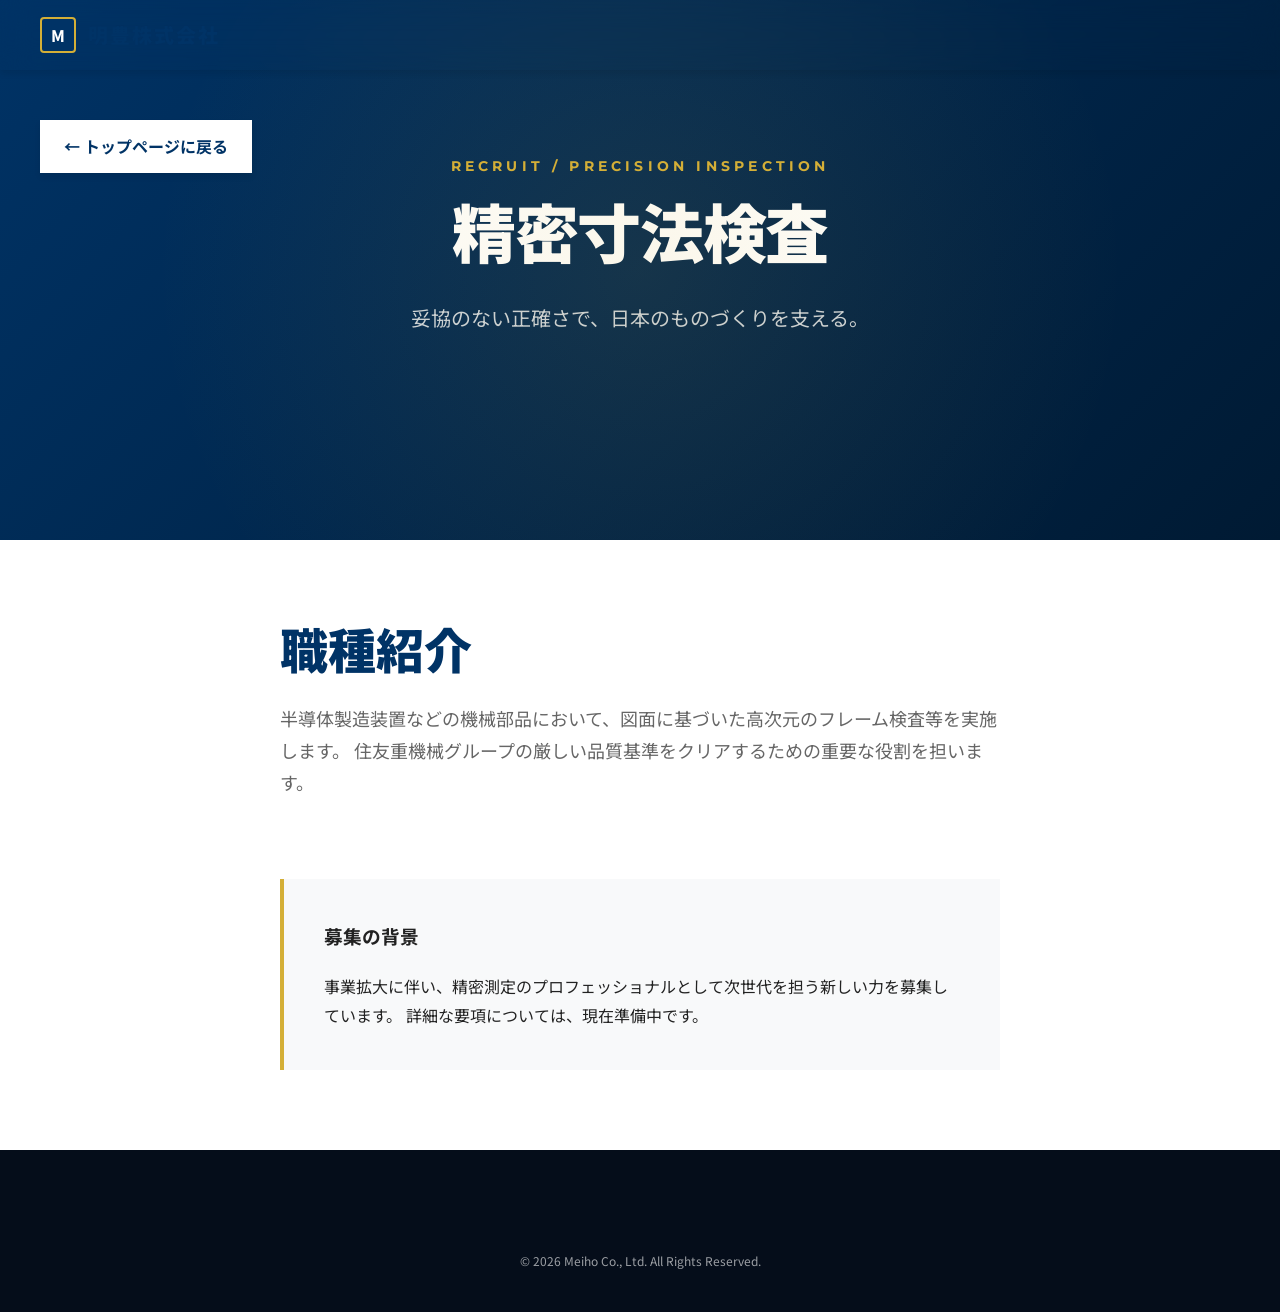
==== inspection.html @ 5a30e949 "Add job-specific recruitment pages and update navigation" ====
<!DOCTYPE html>
<html lang="ja">
<head>
  <meta charset="UTF-8">
  <meta name="viewport" content="width=device-width, initial-scale=1.0">
  <title>精密寸法検査 採用情報 | 明豊株式会社</title>
  <link rel="stylesheet" href="style.css">
  <link rel="preconnect" href="https://fonts.googleapis.com">
  <link href="https://fonts.googleapis.com/css2?family=Noto+Sans+JP:wght@400;500;700;900&family=Montserrat:wght@400;700;800;900&display=swap" rel="stylesheet">
  <style>
    .recruit-detail-hero {
      height: 60vh;
      display: flex;
      align-items: center;
      justify-content: center;
      background: linear-gradient(135deg, #003366 0%, #001a33 100%);
      position: relative;
      overflow: hidden;
      color: var(--color-white);
      text-align: center;
    }
    .recruit-detail-hero::before {
      content: '';
      position: absolute;
      inset: 0;
      background: radial-gradient(circle at center, rgba(212, 175, 55, 0.1) 0%, transparent 70%);
      pointer-events: none;
    }
    .recruit-detail-content {
      max-width: 800px;
      margin: 80px auto;
      padding: 0 40px;
    }
    .back-nav {
      position: fixed;
      top: 120px;
      left: 40px;
      z-index: 100;
    }
    .btn-back {
      display: inline-flex;
      align-items: center;
      gap: 10px;
      font-weight: 700;
      color: var(--color-primary);
      background: var(--color-white);
      padding: 12px 24px;
      box-shadow: var(--shadow-md);
      transition: var(--transition);
    }
    .btn-back:hover {
      background: var(--color-accent);
      color: var(--color-white);
      transform: translateX(-5px);
    }
    @media (max-width: 768px) {
      .back-nav {
        position: static;
        margin: 20px 40px 0;
      }
    }
  </style>
</head>
<body>

  <header class="header is-scrolled">
    <div class="header__inner">
      <a href="index.html" class="header__logo">
        <div class="logo-icon">M</div>
        <span class="header__logo-text">明豊株式会社</span>
      </a>
    </div>
  </header>

  <div class="back-nav">
    <a href="index.html#recruit" class="btn-back">← トップページに戻る</a>
  </div>

  <section class="recruit-detail-hero">
    <div class="hero-text">
      <span class="section-label" style="color: var(--color-accent);">Recruit / Precision Inspection</span>
      <h1 class="hero__title" style="font-size: clamp(2rem, 6vw, 4rem);">精密寸法検査</h1>
      <p class="hero__lead">妥協のない正確さで、日本のものづくりを支える。</p>
    </div>
  </section>

  <main class="recruit-detail-content">
    <div class="section-title-wrap">
      <h2 class="section-title">職種紹介</h2>
      <p style="margin-top: 24px; font-size: 1.125rem; color: var(--color-text-muted);">
        半導体製造装置などの機械部品において、図面に基づいた高次元のフレーム検査等を実施します。
        住友重機械グループの厳しい品質基準をクリアするための重要な役割を担います。
      </p>
    </div>
    
    <div style="margin-top: 60px; padding: 40px; background: var(--color-bg-light); border-left: 4px solid var(--color-accent);">
      <h3 style="margin-bottom: 20px;">募集の背景</h3>
      <p>
        事業拡大に伴い、精密測定のプロフェッショナルとして次世代を担う新しい力を募集しています。
        詳細な要項については、現在準備中です。
      </p>
    </div>
  </main>

  <footer class="footer">
    <div class="footer__inner">
      <div class="footer-copyright">
        &copy; 2026 Meiho Co., Ltd. All Rights Reserved.
      </div>
    </div>
  </footer>

</body>
</html>
---- style.css ----
/* ==========================================
   明豊株式会社 コーポレートサイト - プレミアム・スタイルシート
   ========================================== */

/* ---------- デザインシステム ---------- */
:root {
  /* Colors - SMM Inspired */
  --color-primary:   #003366;   /* ディープブルー（信頼・誠実） */
  --color-primary-light: #004d99;
  --color-accent:    #d4af37;   /* プレミアムゴールド（品質・価値） */
  --color-accent-hover: #b8962d;
  --color-text:      #222222;
  --color-text-muted: #666666;
  --color-white:     #ffffff;
  --color-bg-light:  #f8f9fa;
  --color-bg-dark:   #0a192f;
  --color-border:    #e5e7eb;

  /* Typography */
  --font-jp: 'Noto Sans JP', -apple-system, BlinkMacSystemFont, "Segoe UI", Roboto, "Helvetica Neue", Arial, sans-serif;
  --font-en: 'Montserrat', sans-serif;

  /* Spacing */
  --space-unit: 1rem;
  --container-max: 1280px;

  /* Shadows & Effects */
  --shadow-sm: 0 1px 3px rgba(0,0,0,0.12);
  --shadow-md: 0 4px 6px rgba(0,0,0,0.08);
  --shadow-lg: 0 10px 30px rgba(0,0,0,0.1);
  --transition: all 0.4s cubic-bezier(0.165, 0.84, 0.44, 1);
  --glass: blur(10px) rgba(255, 255, 255, 0.8);
}

/* ---------- 共通・ベース ---------- */
*, *::before, *::after {
  box-sizing: border-box;
  margin: 0;
  padding: 0;
}

html {
  scroll-behavior: smooth;
  font-size: 16px;
}

body {
  font-family: var(--font-jp);
  color: var(--color-text);
  background: var(--color-white);
  line-height: 1.8;
  -webkit-font-smoothing: antialiased;
  overflow-x: hidden;
}

img { max-width: 100%; height: auto; display: block; }
a { color: inherit; text-decoration: none; transition: var(--transition); }
ul, ol { list-style: none; }
button { font-family: inherit; cursor: pointer; border: none; background: none; outline: none; }

/* ---------- アニメーション ---------- */
[data-animate] {
  opacity: 0;
  transform: translateY(30px);
  transition: opacity 0.8s ease, transform 0.8s ease;
}

[data-animate].is-visible {
  opacity: 1;
  transform: translateY(0);
}

@keyframes heroZoom {
  from { transform: scale(1.1); }
  to { transform: scale(1); }
}

/* ---------- HEADER ---------- */
.header {
  position: fixed;
  top: 0;
  left: 0;
  width: 100%;
  z-index: 1000;
  height: 90px;
  display: flex;
  align-items: center;
  transition: var(--transition);
  padding: 0 40px;
}

.header.is-scrolled {
  height: 70px;
  background: var(--glass);
  box-shadow: var(--shadow-md);
  backdrop-filter: blur(15px);
}

.header__inner {
  display: flex;
  align-items: center;
  justify-content: space-between;
  width: 100%;
  max-width: var(--container-max);
  margin: 0 auto;
}

/* Logo Logic */
.header__logo {
  display: flex;
  align-items: center;
  gap: 12px;
}

.logo-icon {
  width: 36px;
  height: 36px;
  background: var(--color-primary);
  display: flex;
  align-items: center;
  justify-content: center;
  color: var(--color-white);
  font-weight: 800;
  border-radius: 4px;
  border: 2px solid var(--color-accent);
}

.header__logo-text {
  font-size: 1.25rem;
  font-weight: 900;
  letter-spacing: 0.1em;
  color: var(--color-primary);
}

.header.is-transparent .header__logo-text {
  color: var(--color-white);
}

.header.is-scrolled .header__logo-text {
  color: var(--color-primary);
}

/* Navigation */
.header__nav {
  display: flex;
  align-items: center;
}

.header__nav-list {
  display: flex;
  gap: 32px;
}

.header__nav-list a {
  font-size: 0.875rem;
  font-weight: 700;
  text-transform: uppercase;
  letter-spacing: 0.1em;
  color: var(--color-text);
  position: relative;
  padding: 4px 0;
}

.header.is-transparent:not(.is-scrolled) .header__nav-list a {
  color: var(--color-white);
}

.header__nav-list a::after {
  content: '';
  position: absolute;
  bottom: 0;
  left: 0;
  width: 0;
  height: 2px;
  background: var(--color-accent);
  transition: var(--transition);
}

.header__nav-list a:hover::after {
  width: 100%;
}

/* ---------- HERO ---------- */
.hero {
  position: relative;
  height: 100vh;
  display: flex;
  align-items: center;
  justify-content: center;
  background: var(--color-bg-dark);
  overflow: hidden;
}

.hero__bg {
  position: absolute;
  top: 0;
  left: 0;
  width: 100%;
  height: 100%;
  z-index: 1;
}

.hero__bg img {
  width: 100%;
  height: 100%;
  object-fit: cover;
  animation: heroZoom 10s ease-out forwards;
  filter: brightness(0.6);
}

.hero__overlay {
  position: absolute;
  inset: 0;
  background: linear-gradient(to bottom, rgba(10, 25, 47, 0.4) 0%, rgba(10, 25, 47, 0.8) 100%);
  z-index: 2;
}

.hero__content {
  position: relative;
  z-index: 3;
  text-align: center;
  color: var(--color-white);
  padding: 0 20px;
}

.hero__label {
  font-family: var(--font-en);
  font-size: 0.875rem;
  font-weight: 700;
  text-transform: uppercase;
  letter-spacing: 0.4em;
  color: var(--color-accent);
  margin-bottom: 24px;
  display: block;
}

.hero__title {
  font-size: clamp(2.5rem, 8vw, 5rem);
  font-weight: 900;
  line-height: 1.1;
  margin-bottom: 32px;
  letter-spacing: -0.02em;
}

.hero__lead {
  font-size: clamp(1rem, 2vw, 1.25rem);
  max-width: 700px;
  margin: 0 auto 48px;
  color: rgba(255,255,255,0.8);
  line-height: 2;
}

.btn {
  display: inline-flex;
  align-items: center;
  justify-content: center;
  padding: 18px 48px;
  font-size: 1rem;
  font-weight: 700;
  letter-spacing: 0.1em;
  border-radius: 0;
  transition: var(--transition);
  position: relative;
  overflow: hidden;
}

.btn--white {
  background: var(--color-white);
  color: var(--color-primary);
}

.btn--white:hover {
  background: var(--color-accent);
  color: var(--color-white);
  transform: translateY(-4px);
  box-shadow: var(--shadow-lg);
}

/* ---------- SECTIONS ---------- */
.section {
  padding: 160px 0;
}

.section__inner {
  max-width: var(--container-max);
  margin: 0 auto;
  padding: 0 40px;
}

.section-title-wrap {
  margin-bottom: 80px;
}

.section-label {
  font-family: var(--font-en);
  font-weight: 700;
  font-size: 0.875rem;
  letter-spacing: 0.3em;
  color: var(--color-accent);
  text-transform: uppercase;
  display: block;
  margin-bottom: 16px;
}

.section-title {
  font-size: clamp(2rem, 5vw, 3rem);
  font-weight: 900;
  color: var(--color-primary);
  line-height: 1.2;
}

/* ---------- BUSINESS / SERVICES ---------- */
.business-grid {
  display: grid;
  grid-template-columns: repeat(3, 1fr);
  gap: 40px;
}

.business-card {
  background: var(--color-bg-light);
  padding: 60px 40px;
  border-top: 4px solid var(--color-primary);
  transition: var(--transition);
}

.business-card:hover {
  background: var(--color-white);
  transform: translateY(-10px);
  box-shadow: var(--shadow-lg);
  border-top-color: var(--color-accent);
}

.business-card__num {
  font-family: var(--font-en);
  font-weight: 800;
  font-size: 3rem;
  color: rgba(0, 51, 102, 0.1);
  margin-bottom: 20px;
  display: block;
}

.business-card__title {
  font-size: 1.5rem;
  font-weight: 800;
  color: var(--color-primary);
  margin-bottom: 24px;
}

.business-card__text {
  font-size: 1rem;
  color: var(--color-text-muted);
}

/* ---------- INTERVIEW / RECRUIT ---------- */
.recruit {
  background: var(--color-bg-dark);
  color: var(--color-white);
}

.recruit .section-title {
  color: var(--color-white);
}

.recruit-grid {
  display: grid;
  grid-template-columns: 1fr 1fr;
  gap: 80px;
  align-items: center;
}

.recruit-content {
  padding-right: 40px;
}

.recruit-image img {
  width: 100%;
  height: 600px;
  object-fit: cover;
  box-shadow: var(--shadow-lg);
}

/* ---------- ACCESS ---------- */
.access {
  background: var(--color-bg-light);
}

.access-grid {
  display: grid;
  grid-template-columns: 1.5fr 1fr;
  gap: 60px;
  align-items: flex-start;
}

.access-map {
  box-shadow: var(--shadow-lg);
  line-height: 0;
  border: 4px solid var(--color-white);
}

.access-map iframe {
  filter: grayscale(0.2) contrast(1.1);
  transition: var(--transition);
}

.access-map:hover iframe {
  filter: grayscale(0) contrast(1);
}

.access-info__title {
  font-size: 1.75rem;
  font-weight: 800;
  color: var(--color-primary);
  margin-bottom: 24px;
}

.access-info__address {
  font-size: 1.125rem;
  color: var(--color-text);
  margin-bottom: 32px;
  line-height: 1.8;
}

.access-info__details {
  background: var(--color-white);
  padding: 32px;
  border-left: 4px solid var(--color-accent);
  font-size: 0.9375rem;
}

.access-info__details p {
  margin-bottom: 12px;
}

.access-info__details p:last-child {
  margin-bottom: 0;
}

.btn-text {
  font-weight: 700;
  color: var(--color-primary);
  border-bottom: 2px solid var(--color-accent);
  padding-bottom: 4px;
  transition: var(--transition);
}

.btn-text:hover {
  color: var(--color-accent);
  padding-right: 8px;
}

@media (max-width: 960px) {
  .access-grid {
    grid-template-columns: 1fr;
    gap: 40px;
  }
}

/* ---------- CONTACT ---------- */
.contact {
  background: var(--color-primary);
  color: var(--color-white);
  text-align: center;
}

.contact .section-title {
  color: var(--color-white);
  margin-bottom: 40px;
}

.contact-button {
  display: inline-block;
  border: 1px solid rgba(255,255,255,0.3);
  padding: 30px 60px;
  font-size: 1.5rem;
  font-weight: 800;
  transition: var(--transition);
}

.contact-button:hover {
  background: var(--color-white);
  color: var(--color-primary);
}

/* ---------- FOOTER ---------- */
.footer {
  background: #050d1a;
  color: rgba(255,255,255,0.6);
  padding: 100px 0 40px;
}

.footer__inner {
  max-width: var(--container-max);
  margin: 0 auto;
  padding: 0 40px;
}

.footer-top {
  display: flex;
  justify-content: space-between;
  margin-bottom: 80px;
  border-bottom: 1px solid rgba(255,255,255,0.1);
  padding-bottom: 60px;
}

.footer-logo {
  font-size: 1.5rem;
  font-weight: 900;
  color: var(--color-white);
}

.footer-links {
  display: grid;
  grid-template-columns: repeat(3, 1fr);
  gap: 60px;
}

.footer-links h4 {
  color: var(--color-white);
  margin-bottom: 24px;
}

.footer-links li {
  margin-bottom: 12px;
}

.footer-copyright {
  text-align: center;
  font-size: 0.75rem;
}

/* ---------- MOBILE ---------- */
/* ---------- MOBILE MENU TRIGGER ---------- */
.header__actions-wrap {
  display: flex;
  align-items: center;
  gap: 24px;
}

.menu-trigger {
  width: 48px;
  height: 48px;
  background: var(--color-primary);
  border: 1px solid var(--color-accent);
  display: flex;
  flex-direction: column;
  justify-content: center;
  align-items: center;
  gap: 6px;
  border-radius: 4px;
  transition: var(--transition);
}

.menu-trigger:hover {
  background: var(--color-primary-light);
  transform: scale(1.05);
}

.menu-trigger span {
  width: 24px;
  height: 2px;
  background: var(--color-white);
  display: block;
}

/* ---------- MENU OVERLAY ---------- */
.menu-overlay {
  position: fixed;
  inset: 0;
  z-index: 2000;
  background: rgba(10, 25, 47, 0.95);
  backdrop-filter: blur(20px);
  -webkit-backdrop-filter: blur(20px);
  display: flex;
  align-items: center;
  justify-content: center;
  opacity: 0;
  visibility: hidden;
  transition: opacity 0.5s ease, visibility 0.5s ease;
}

.menu-overlay.is-active {
  opacity: 1;
  visibility: visible;
}

.menu-overlay__close {
  position: absolute;
  top: 40px;
  right: 40px;
  color: var(--color-white);
  background: rgba(255,255,255,0.1);
  width: 60px;
  height: 60px;
  border-radius: 50%;
  display: flex;
  align-items: center;
  justify-content: center;
  transition: var(--transition);
}

.menu-overlay__close:hover {
  background: var(--color-accent);
  transform: rotate(90deg);
}

.menu-overlay__inner {
  width: 100%;
  max-width: 600px;
  padding: 40px;
}

.menu-overlay__list {
  display: flex;
  flex-direction: column;
  gap: 12px;
}

.menu-overlay__list li {
  border-bottom: 1px solid rgba(255,255,255,0.1);
}

.menu-overlay__list a {
  display: block;
  padding: 24px 0;
  color: var(--color-white);
  font-size: clamp(1.25rem, 4vw, 1.75rem);
  font-weight: 700;
  display: flex;
  align-items: center;
  justify-content: space-between;
  transition: var(--transition);
}

.menu-overlay__list a:hover {
  color: var(--color-accent);
  padding-left: 10px;
}

.menu-overlay__list .arrow {
  opacity: 0.5;
  transition: var(--transition);
}

.menu-overlay__list a:hover .arrow {
  opacity: 1;
  transform: translateX(10px);
}

/* Tags in Menu */
.tag-row {
  display: flex;
  gap: 8px;
  margin-bottom: 8px;
}

.tag {
  font-size: 0.625rem;
  background: var(--color-white);
  color: var(--color-primary);
  padding: 4px 10px;
  font-weight: 800;
  text-transform: uppercase;
  letter-spacing: 0.05em;
}

@media (max-width: 600px) {
  .menu-overlay__close {
    top: 20px;
    right: 20px;
    width: 48px;
    height: 48px;
  }
}
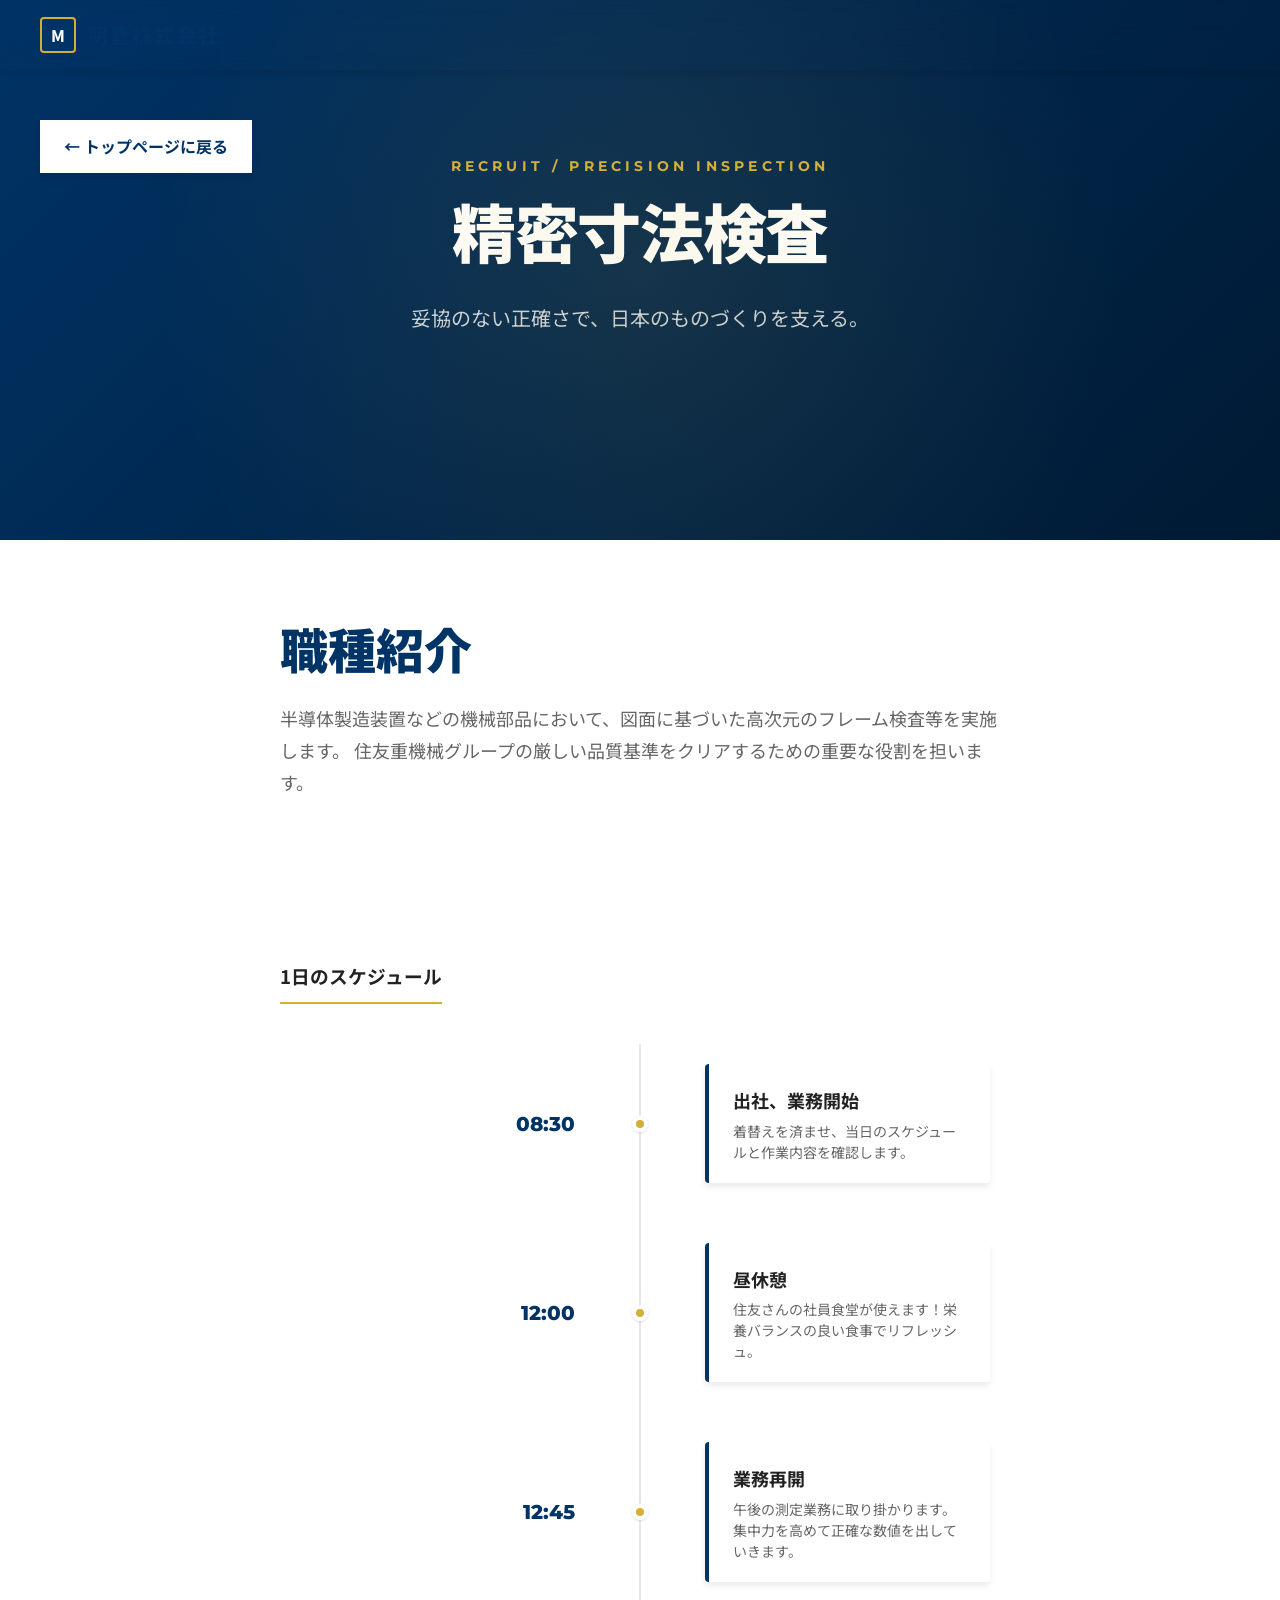
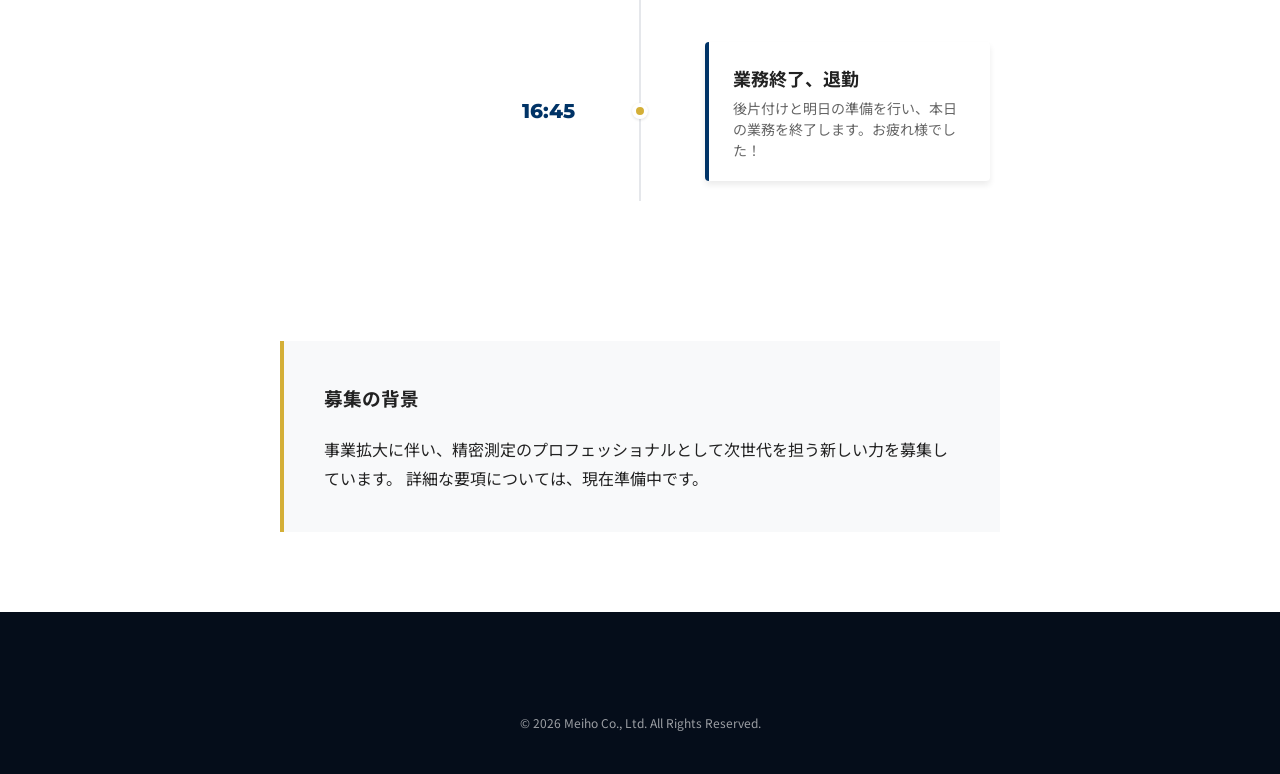
==== commit 7cee180f: "feat: スケジュールセクションの追加とレスポンシブ対応 業務開始時間を8:30に変更" ====
--- a/inspection.html
+++ b/inspection.html
@@ -92,7 +92,57 @@
         住友重機械グループの厳しい品質基準をクリアするための重要な役割を担います。
       </p>
     </div>
-    
+
+    <!-- 1日のスケジュール追加 -->
+    <div class="schedule-section">
+      <h3 style="margin-bottom: 40px; text-align: center; border-bottom: 2px solid var(--color-accent); display: inline-block; padding-bottom: 10px;">1日のスケジュール</h3>
+      <div class="schedule-list">
+        <!-- 08:30 -->
+        <div class="schedule-item">
+          <div class="schedule-dot"></div>
+          <div class="schedule-time">08:30</div>
+          <div class="schedule-content">
+            <div class="schedule-box">
+              <h4>出社、業務開始</h4>
+              <p>着替えを済ませ、当日のスケジュールと作業内容を確認します。</p>
+            </div>
+          </div>
+        </div>
+        <!-- 12:00 -->
+        <div class="schedule-item">
+          <div class="schedule-dot"></div>
+          <div class="schedule-time">12:00</div>
+          <div class="schedule-content">
+            <div class="schedule-box">
+              <h4>昼休憩</h4>
+              <p>住友さんの社員食堂が使えます！栄養バランスの良い食事でリフレッシュ。</p>
+            </div>
+          </div>
+        </div>
+        <!-- 12:45 -->
+        <div class="schedule-item">
+          <div class="schedule-dot"></div>
+          <div class="schedule-time">12:45</div>
+          <div class="schedule-content">
+            <div class="schedule-box">
+              <h4>業務再開</h4>
+              <p>午後の測定業務に取り掛かります。集中力を高めて正確な数値を出していきます。</p>
+            </div>
+          </div>
+        </div>
+        <!-- 16:45 -->
+        <div class="schedule-item">
+          <div class="schedule-dot"></div>
+          <div class="schedule-time">16:45</div>
+          <div class="schedule-content">
+            <div class="schedule-box">
+              <h4>業務終了、退勤</h4>
+              <p>後片付けと明日の準備を行い、本日の業務を終了します。お疲れ様でした！</p>
+            </div>
+          </div>
+        </div>
+      </div>
+    </div>
     <div style="margin-top: 60px; padding: 40px; background: var(--color-bg-light); border-left: 4px solid var(--color-accent);">
       <h3 style="margin-bottom: 20px;">募集の背景</h3>
       <p>
--- a/style.css
+++ b/style.css
@@ -528,146 +528,131 @@
   font-size: 0.75rem;
 }
 
-/* ---------- MOBILE ---------- */
-/* ---------- MOBILE MENU TRIGGER ---------- */
-.header__actions-wrap {
-  display: flex;
-  align-items: center;
-  gap: 24px;
-}
-
-.menu-trigger {
-  width: 48px;
-  height: 48px;
-  background: var(--color-primary);
-  border: 1px solid var(--color-accent);
-  display: flex;
-  flex-direction: column;
-  justify-content: center;
-  align-items: center;
-  gap: 6px;
+
+/* ---------- SCHEDULE / TIMELINE ---------- */
+.schedule-section {
+  padding: 80px 0;
+}
+
+.schedule-list {
+  position: relative;
+  max-width: 700px;
+  margin: 0 auto;
+  padding: 20px 0;
+}
+
+/* 中央の縦線 */
+.schedule-list::before {
+  content: '';
+  position: absolute;
+  top: 0;
+  left: 50%;
+  width: 2px;
+  height: 100%;
+  background: var(--color-border);
+  transform: translateX(-50%);
+}
+
+.schedule-item {
+  position: relative;
+  margin-bottom: 60px;
+  width: 100%;
+  display: flex;
+  justify-content: space-between;
+  align-items: center;
+}
+
+.schedule-item:last-child {
+  margin-bottom: 0;
+}
+
+/* タイムラインの点 */
+.schedule-dot {
+  position: absolute;
+  left: 50%;
+  top: 50%;
+  width: 16px;
+  height: 16px;
+  background: var(--color-accent);
+  border: 4px solid var(--color-white);
+  border-radius: 50%;
+  transform: translate(-50%, -50%);
+  z-index: 2;
+  box-shadow: var(--shadow-sm);
+}
+
+.schedule-time {
+  width: 45%;
+  font-family: var(--font-en);
+  font-weight: 800;
+  font-size: 1.25rem;
+  color: var(--color-primary);
+  text-align: right;
+  padding-right: 30px;
+}
+
+.schedule-content {
+  width: 45%;
+  padding-left: 30px;
+}
+
+.schedule-box {
+  background: var(--color-white);
+  padding: 20px 24px;
   border-radius: 4px;
-  transition: var(--transition);
-}
-
-.menu-trigger:hover {
-  background: var(--color-primary-light);
-  transform: scale(1.05);
-}
-
-.menu-trigger span {
-  width: 24px;
-  height: 2px;
-  background: var(--color-white);
-  display: block;
-}
-
-/* ---------- MENU OVERLAY ---------- */
-.menu-overlay {
-  position: fixed;
-  inset: 0;
-  z-index: 2000;
-  background: rgba(10, 25, 47, 0.95);
-  backdrop-filter: blur(20px);
-  -webkit-backdrop-filter: blur(20px);
-  display: flex;
-  align-items: center;
-  justify-content: center;
-  opacity: 0;
-  visibility: hidden;
-  transition: opacity 0.5s ease, visibility 0.5s ease;
-}
-
-.menu-overlay.is-active {
-  opacity: 1;
-  visibility: visible;
-}
-
-.menu-overlay__close {
-  position: absolute;
-  top: 40px;
-  right: 40px;
-  color: var(--color-white);
-  background: rgba(255,255,255,0.1);
-  width: 60px;
-  height: 60px;
-  border-radius: 50%;
-  display: flex;
-  align-items: center;
-  justify-content: center;
-  transition: var(--transition);
-}
-
-.menu-overlay__close:hover {
-  background: var(--color-accent);
-  transform: rotate(90deg);
-}
-
-.menu-overlay__inner {
-  width: 100%;
-  max-width: 600px;
-  padding: 40px;
-}
-
-.menu-overlay__list {
-  display: flex;
-  flex-direction: column;
-  gap: 12px;
-}
-
-.menu-overlay__list li {
-  border-bottom: 1px solid rgba(255,255,255,0.1);
-}
-
-.menu-overlay__list a {
-  display: block;
-  padding: 24px 0;
-  color: var(--color-white);
-  font-size: clamp(1.25rem, 4vw, 1.75rem);
+  box-shadow: var(--shadow-md);
+  border-left: 4px solid var(--color-primary);
+  transition: var(--transition);
+}
+
+.schedule-item:hover .schedule-box {
+  transform: translateX(10px);
+  box-shadow: var(--shadow-lg);
+  border-left-color: var(--color-accent);
+}
+
+.schedule-box h4 {
+  font-size: 1.125rem;
   font-weight: 700;
-  display: flex;
-  align-items: center;
-  justify-content: space-between;
-  transition: var(--transition);
-}
-
-.menu-overlay__list a:hover {
-  color: var(--color-accent);
-  padding-left: 10px;
-}
-
-.menu-overlay__list .arrow {
-  opacity: 0.5;
-  transition: var(--transition);
-}
-
-.menu-overlay__list a:hover .arrow {
-  opacity: 1;
-  transform: translateX(10px);
-}
-
-/* Tags in Menu */
-.tag-row {
-  display: flex;
-  gap: 8px;
-  margin-bottom: 8px;
-}
-
-.tag {
-  font-size: 0.625rem;
-  background: var(--color-white);
-  color: var(--color-primary);
-  padding: 4px 10px;
-  font-weight: 800;
-  text-transform: uppercase;
-  letter-spacing: 0.05em;
-}
-
-@media (max-width: 600px) {
-  .menu-overlay__close {
-    top: 20px;
-    right: 20px;
-    width: 48px;
-    height: 48px;
+  margin-bottom: 4px;
+}
+
+.schedule-box p {
+  font-size: 0.875rem;
+  color: var(--color-text-muted);
+  line-height: 1.5;
+}
+
+/* レスポンシブ対応 */
+@media (max-width: 768px) {
+  .schedule-list::before {
+    left: 20px;
   }
-}
+
+  .schedule-dot {
+    left: 20px;
+  }
+
+  .schedule-item {
+    flex-direction: column;
+    align-items: flex-start;
+    padding-left: 50px;
+  }
+
+  .schedule-time {
+    width: 100%;
+    text-align: left;
+    padding-right: 0;
+    margin-bottom: 10px;
+    font-size: 1.125rem;
+  }
+
+  .schedule-content {
+    width: 100%;
+    padding-left: 0;
+  }
+
+  .schedule-item:hover .schedule-box {
+    transform: translateY(-5px);
+  }
+}
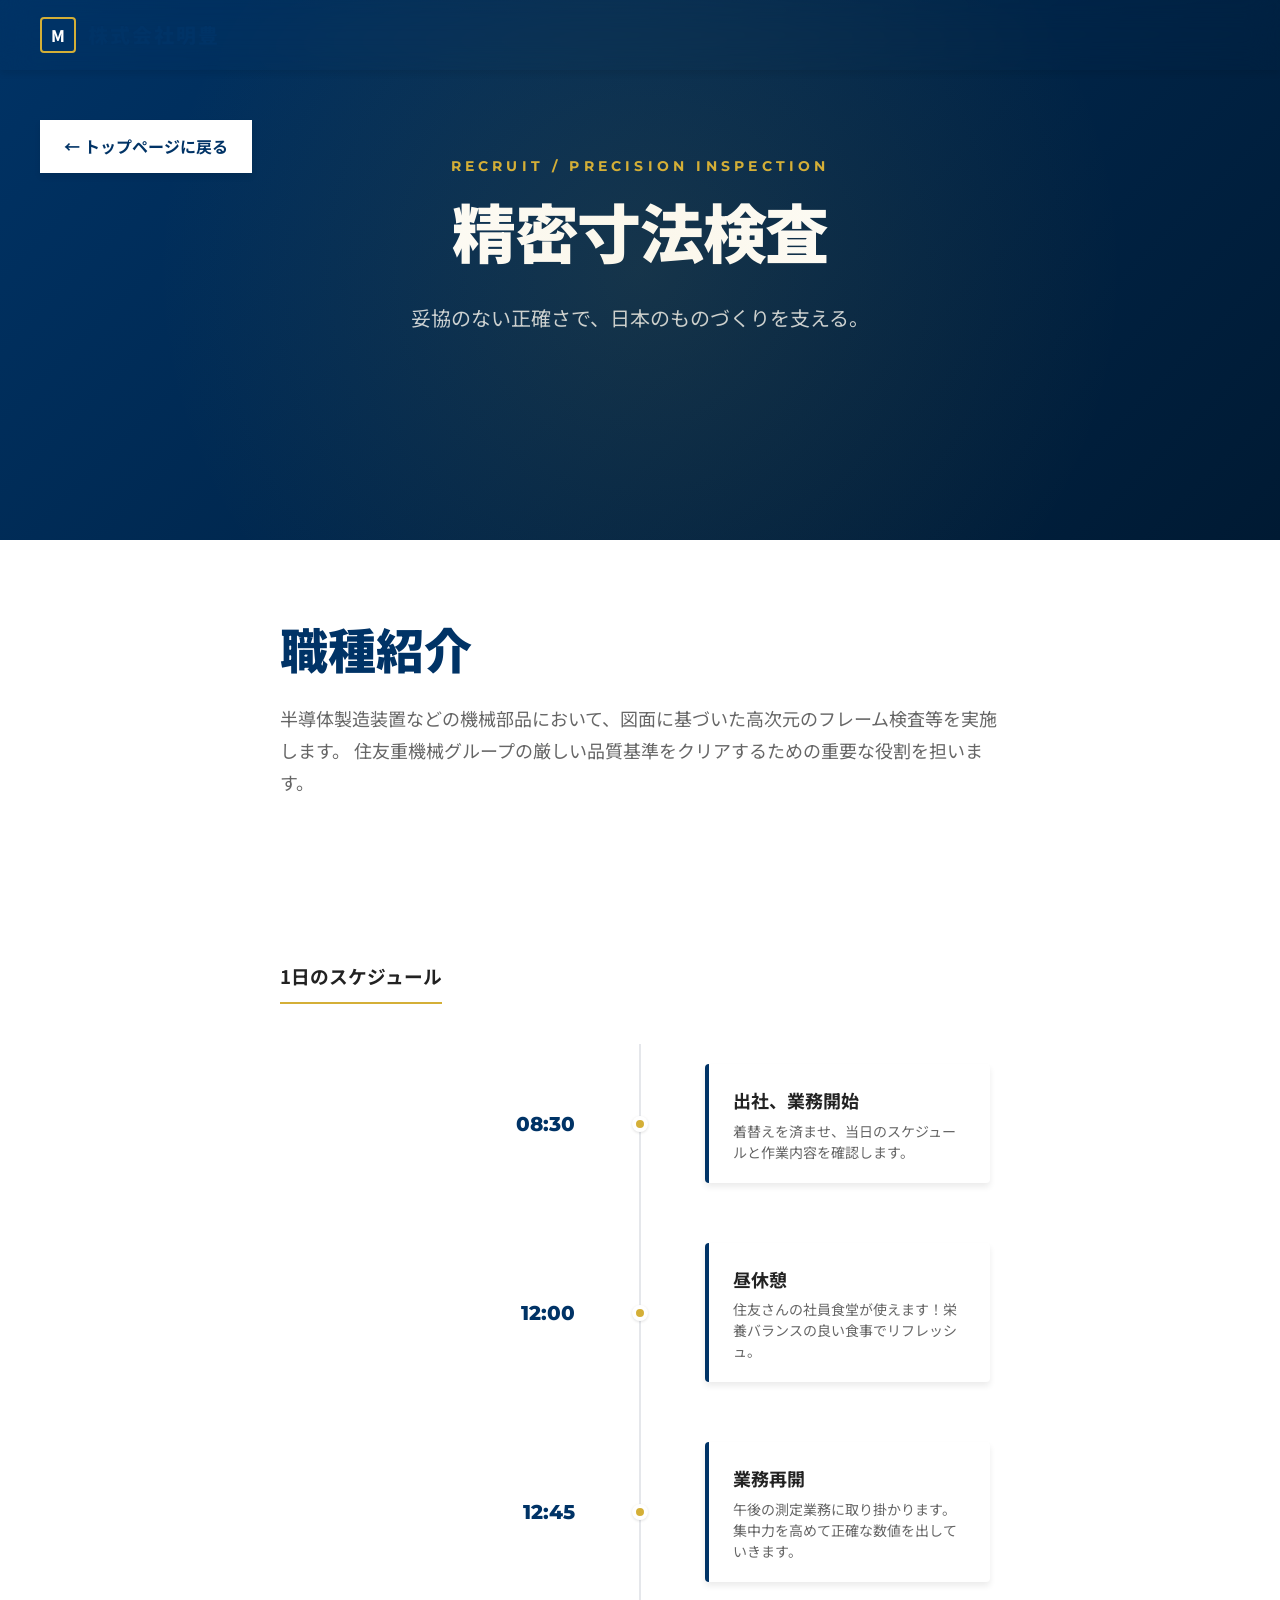
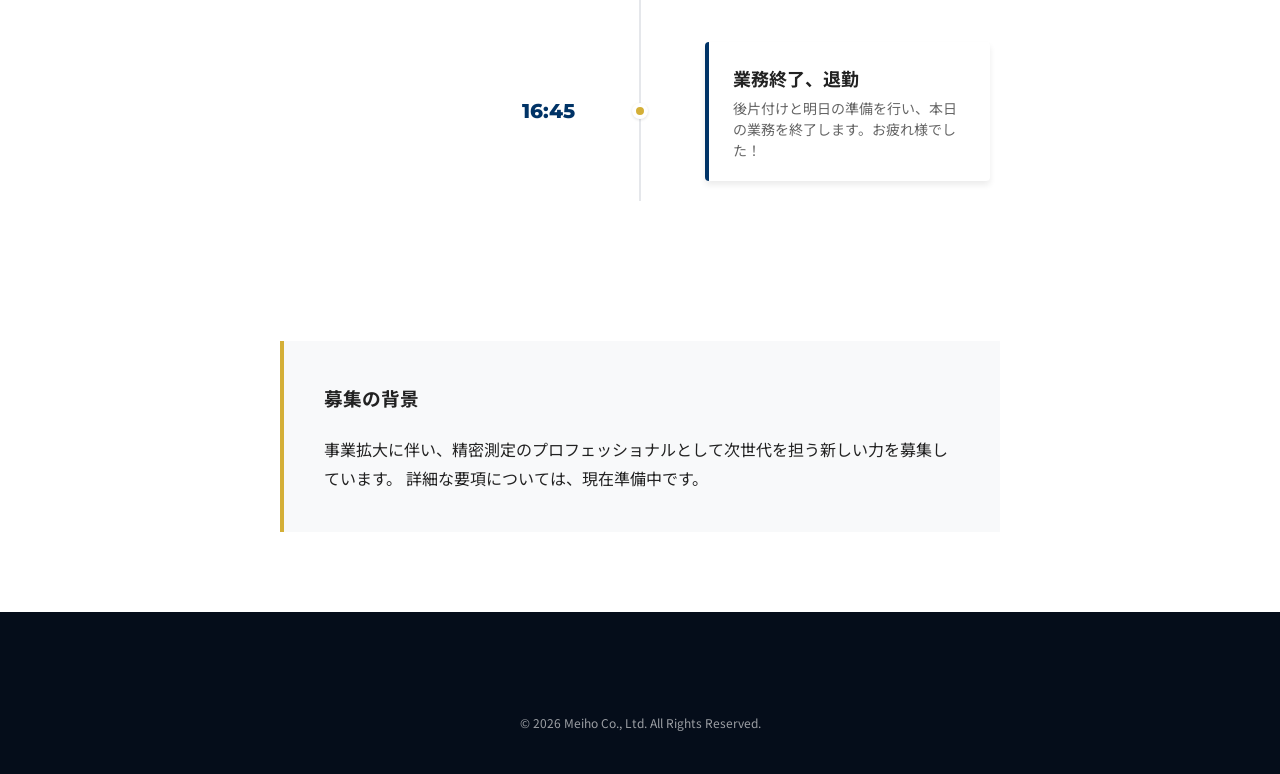
==== commit 276b61d3: "chore: 会社名を株式会社明豊に変更、代表者名を清水 きよ子に更新" ====
--- a/inspection.html
+++ b/inspection.html
@@ -3,7 +3,7 @@
 <head>
   <meta charset="UTF-8">
   <meta name="viewport" content="width=device-width, initial-scale=1.0">
-  <title>精密寸法検査 採用情報 | 明豊株式会社</title>
+  <title>精密寸法検査 採用情報 | 株式会社明豊</title>
   <link rel="stylesheet" href="style.css">
   <link rel="preconnect" href="https://fonts.googleapis.com">
   <link href="https://fonts.googleapis.com/css2?family=Noto+Sans+JP:wght@400;500;700;900&family=Montserrat:wght@400;700;800;900&display=swap" rel="stylesheet">
@@ -67,7 +67,7 @@
     <div class="header__inner">
       <a href="index.html" class="header__logo">
         <div class="logo-icon">M</div>
-        <span class="header__logo-text">明豊株式会社</span>
+        <span class="header__logo-text">株式会社明豊</span>
       </a>
     </div>
   </header>
--- a/style.css
+++ b/style.css
@@ -1,5 +1,5 @@
 /* ==========================================
-   明豊株式会社 コーポレートサイト - プレミアム・スタイルシート
+   株式会社明豊 コーポレートサイト - プレミアム・スタイルシート
    ========================================== */
 
 /* ---------- デザインシステム ---------- */
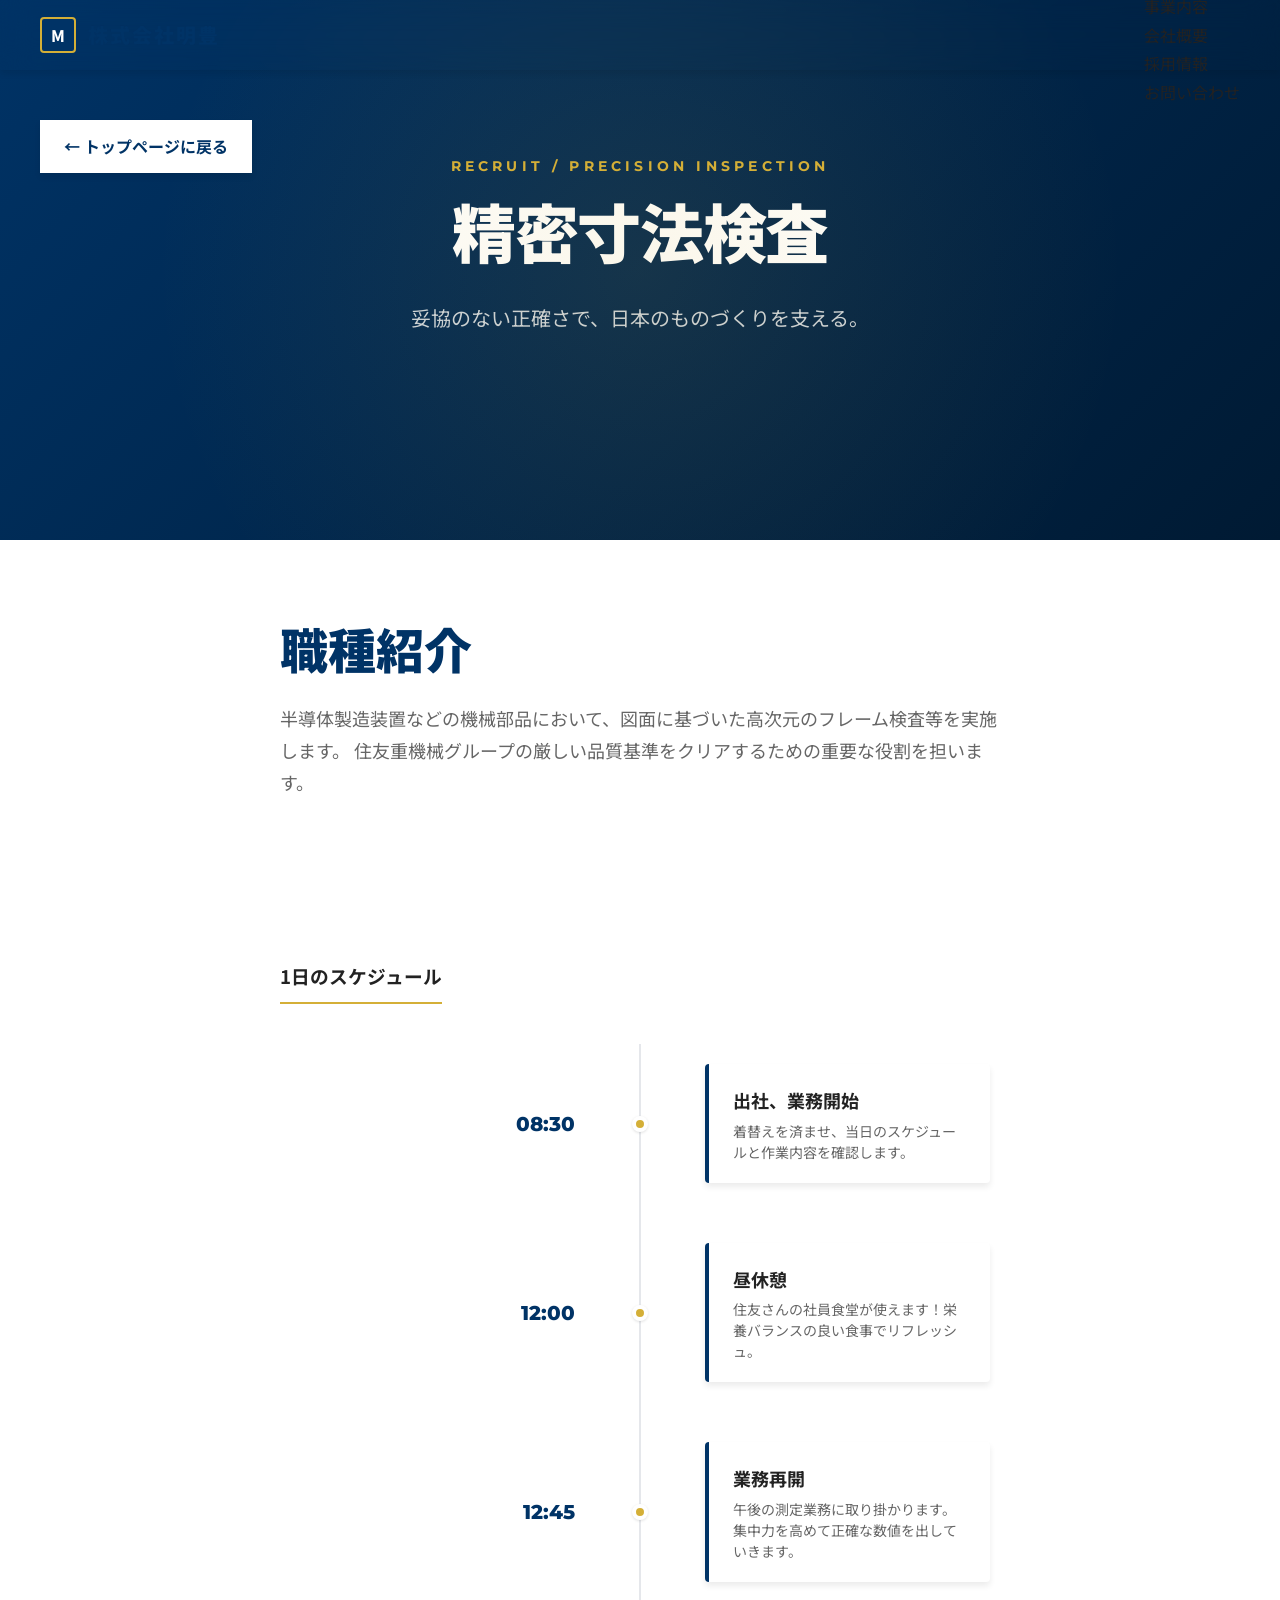
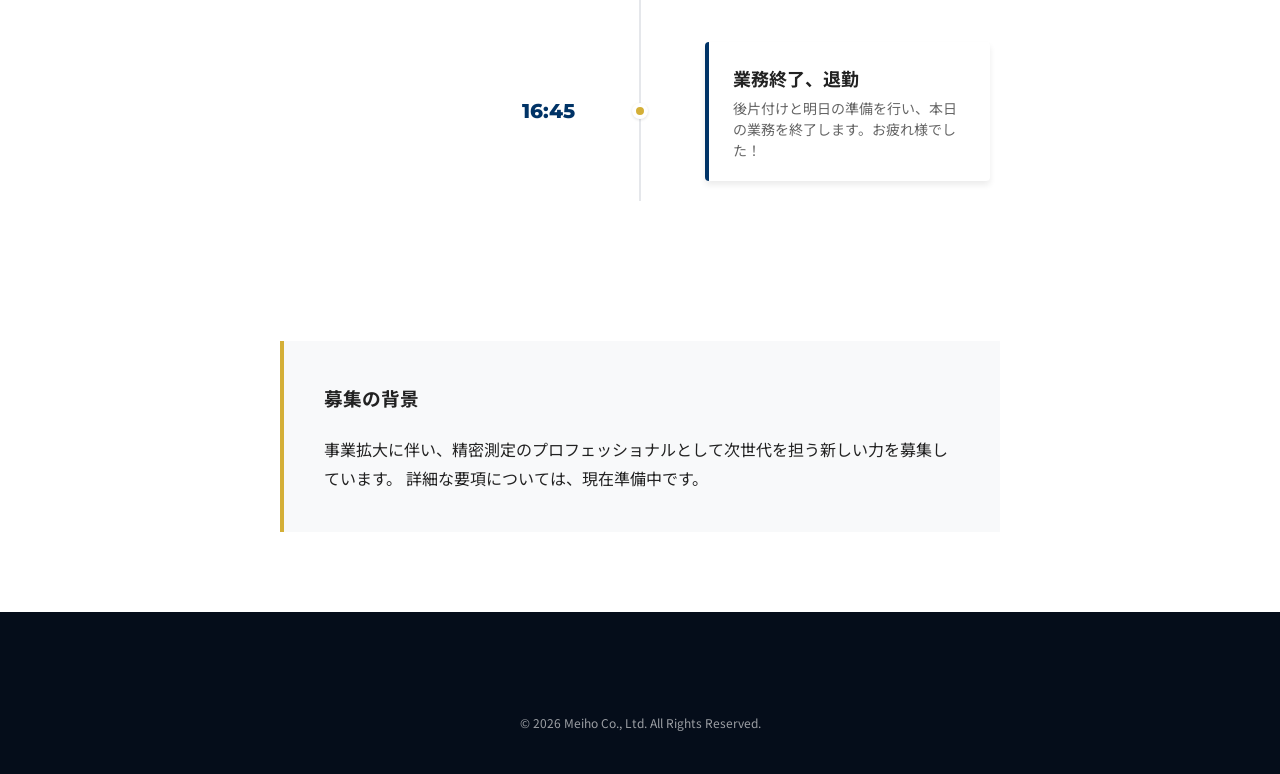
==== commit 9fa8e814: "feat: レスポンシブデザイン対応（ハンバーガーメニュー、モバイルレイアウト最適化）" ====
--- a/inspection.html
+++ b/inspection.html
@@ -63,12 +63,26 @@
 </head>
 <body>
 
-  <header class="header is-scrolled">
+  <header class="header is-scrolled" id="header">
     <div class="header__inner">
       <a href="index.html" class="header__logo">
         <div class="logo-icon">M</div>
         <span class="header__logo-text">株式会社明豊</span>
       </a>
+      <div class="hamburger" id="hamburger">
+        <span></span>
+        <span></span>
+        <span></span>
+      </div>
+      <nav class="mobile-nav" id="mobile-nav">
+        <ul class="mobile-nav-list">
+          <li><a href="index.html#top">トップ</a></li>
+          <li><a href="index.html#business">事業内容</a></li>
+          <li><a href="index.html#about">会社概要</a></li>
+          <li><a href="index.html#recruit">採用情報</a></li>
+          <li><a href="index.html#contact">お問い合わせ</a></li>
+        </ul>
+      </nav>
     </div>
   </header>
 
@@ -160,5 +174,14 @@
     </div>
   </footer>
 
+
+  <script>
+    const hamburger = document.getElementById('hamburger');
+    const body = document.body;
+    hamburger.addEventListener('click', () => body.classList.toggle('nav-open'));
+    document.querySelectorAll('.mobile-nav-list a').forEach(link => {
+      link.addEventListener('click', () => body.classList.remove('nav-open'));
+    });
+  </script>
 </body>
 </html>
--- a/style.css
+++ b/style.css
@@ -656,3 +656,149 @@
     transform: translateY(-5px);
   }
 }
+
+/* ---------- RESPONSIVE / MEDIA QUERIES ---------- */
+
+@media (max-width: 1024px) {
+  .section { padding: 80px 0; }
+  .recruit-grid { gap: 40px; }
+  .hero__title { font-size: clamp(2rem, 10vw, 4rem); }
+}
+
+@media (max-width: 768px) {
+  /* Header & Nav */
+  .header { padding: 0 20px; height: 70px; }
+  .header.is-scrolled { height: 60px; }
+  
+  .header__logo-text {
+    font-size: 1.125rem;
+    white-space: nowrap;
+  }
+
+  .header__nav {
+    display: none; /* PC用ナビを隠す */
+  }
+
+  /* Hamburger Icon */
+  .hamburger {
+    display: block;
+    width: 30px;
+    height: 20px;
+    position: relative;
+    cursor: pointer;
+    z-index: 1100;
+  }
+
+  .hamburger span {
+    display: block;
+    position: absolute;
+    width: 100%;
+    height: 2px;
+    background: var(--color-primary);
+    transition: var(--transition);
+  }
+
+  .header.is-transparent:not(.is-scrolled) .hamburger span { background: var(--color-white); }
+  .header.is-scrolled .hamburger span { background: var(--color-primary); }
+
+  .hamburger span:nth-child(1) { top: 0; }
+  .hamburger span:nth-child(2) { top: 9px; }
+  .hamburger span:nth-child(3) { bottom: 1px; }
+
+  /* Mobile Menu Open State */
+  .nav-open .hamburger span:nth-child(1) { transform: translateY(9px) rotate(45deg); background: var(--color-white) !important; }
+  .nav-open .hamburger span:nth-child(2) { opacity: 0; }
+  .nav-open .hamburger span:nth-child(3) { transform: translateY(-10px) rotate(-45deg); background: var(--color-white) !important; }
+
+  /* Mobile Overlay Menu */
+  .mobile-nav {
+    position: fixed;
+    top: 0;
+    left: 0;
+    width: 100%;
+    height: 100vh;
+    background: var(--color-primary);
+    z-index: 1050;
+    display: flex;
+    align-items: center;
+    justify-content: center;
+    transition: var(--transition);
+    opacity: 0;
+    visibility: hidden;
+    transform: translateY(-20px);
+  }
+
+  .nav-open .mobile-nav {
+    opacity: 1;
+    visibility: visible;
+    transform: translateY(0);
+  }
+
+  .mobile-nav-list {
+    text-align: center;
+  }
+
+  .mobile-nav-list li {
+    margin-bottom: 24px;
+  }
+
+  .mobile-nav-list a {
+    font-size: 1.5rem;
+    font-weight: 800;
+    color: var(--color-white);
+    display: block;
+    letter-spacing: 0.1em;
+  }
+
+  /* Business Grid */
+  .business-grid {
+    grid-template-columns: 1fr;
+    gap: 20px;
+  }
+
+  .business-card {
+    padding: 40px 30px;
+  }
+
+  /* Recruit/About Grid */
+  .recruit-grid {
+    grid-template-columns: 1fr;
+    gap: 40px;
+  }
+
+  .recruit-content {
+    padding-right: 0;
+    order: 2;
+  }
+
+  .recruit-image {
+    order: 1;
+  }
+
+  .recruit-image img {
+    height: 300px;
+  }
+
+  /* Access */
+  .access-grid {
+    grid-template-columns: 1fr;
+  }
+
+  /* Footer */
+  .footer-top {
+    flex-direction: column;
+    gap: 40px;
+  }
+
+  .footer-links {
+    grid-template-columns: 1fr;
+    gap: 30px;
+  }
+}
+
+@media (max-width: 480px) {
+  .hero__title { font-size: 2.25rem; }
+  .section-title { font-size: 1.75rem; }
+  .hero__content { padding: 0 16px; }
+  .btn { width: 100%; padding: 16px 32px; }
+}
